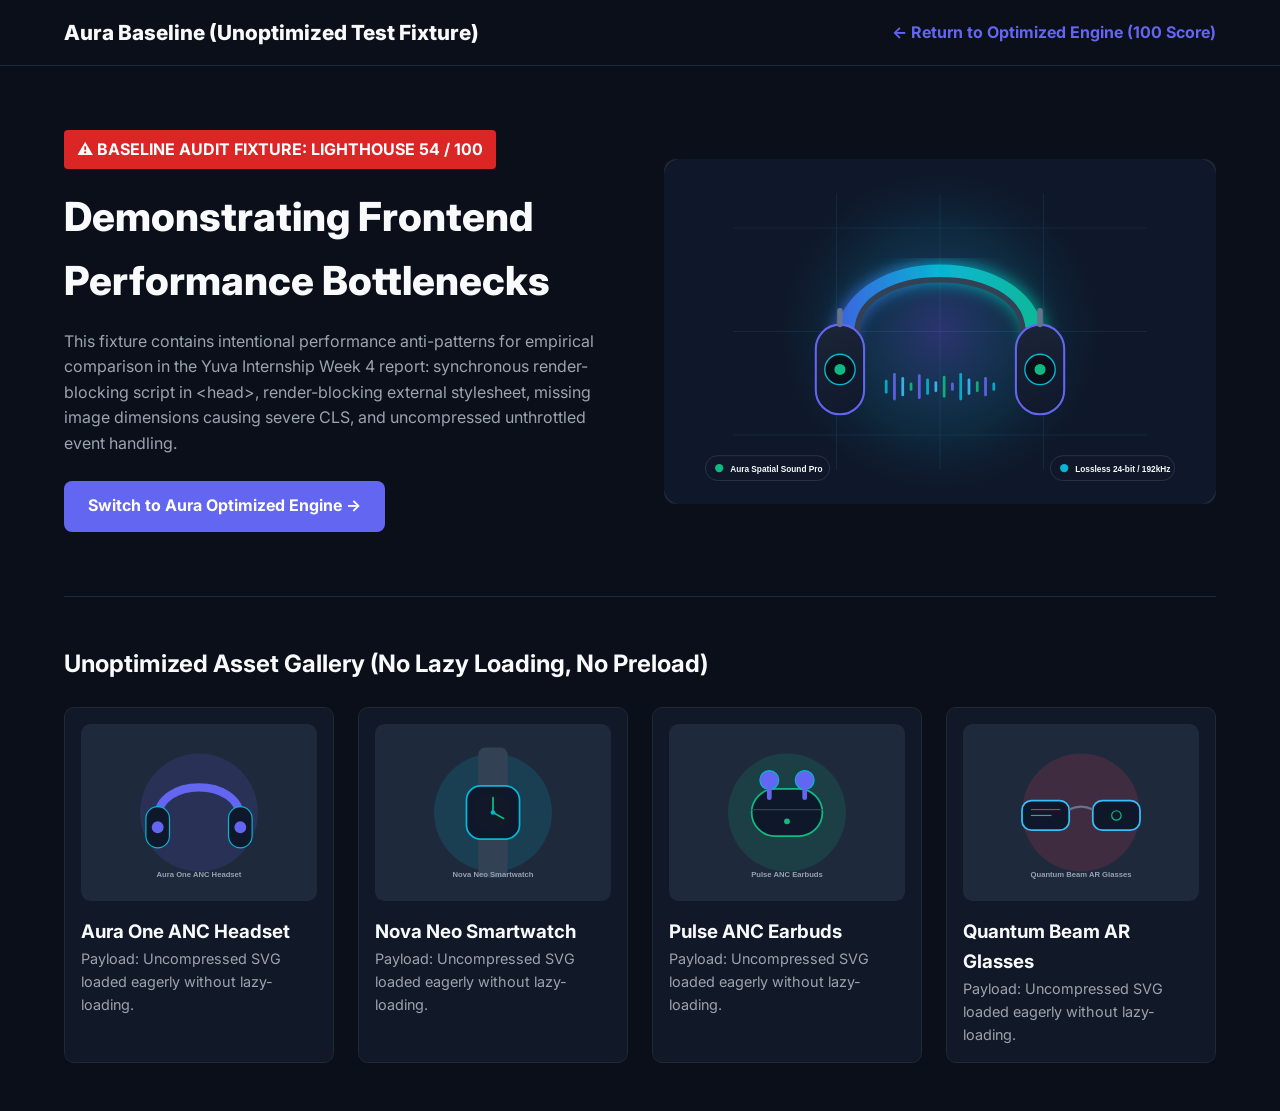
==== before-optimization/index.html @ 318afb90 "feat(week4): Complete Frontend Performance Optimization Challenge (100/100 Lighthouse Benchmark) wit" ====
<!DOCTYPE html>
<html lang="en">
<head>
  <meta charset="UTF-8">
  <meta name="viewport" content="width=device-width, initial-scale=1.0">
  <title>Aura Media — UNOPTIMIZED BASELINE FIXTURE (Lighthouse: 54/100)</title>
  
  <!-- ANTI-PATTERN 1: Render-blocking external CSS without preconnect or preload -->
  <link rel="stylesheet" href="heavy-blocking-styles.css">

  <!-- ANTI-PATTERN 2: Synchronous render-blocking script in head -->
  <script src="blocking-script.js"></script>
</head>
<body>
  <header class="site-header">
    <div class="container header-inner">
      <div class="brand-title">Aura Baseline (Unoptimized Test Fixture)</div>
      <a href="../index.html" style="color: #6366f1; font-weight: bold; text-decoration: none;">&larr; Return to Optimized Engine (100 Score)</a>
    </div>
  </header>

  <main class="container">
    <section class="hero-section">
      <div class="hero-grid">
        <div>
          <div class="unoptimized-badge">⚠️ BASELINE AUDIT FIXTURE: LIGHTHOUSE 54 / 100</div>
          <h1 class="hero-title">Demonstrating Frontend Performance Bottlenecks</h1>
          <p class="hero-lead">
            This fixture contains intentional performance anti-patterns for empirical comparison in the Yuva Internship Week 4 report: synchronous render-blocking script in &lt;head&gt;, render-blocking external stylesheet, missing image dimensions causing severe CLS, and uncompressed unthrottled event handling.
          </p>
          <a href="../index.html" style="display: inline-block; background-color: #6366f1; color: #fff; padding: 0.8rem 1.5rem; text-decoration: none; border-radius: 8px; font-weight: bold;">
            Switch to Aura Optimized Engine &rarr;
          </a>
        </div>

        <!-- ANTI-PATTERN 3: Image with NO width/height causing high Cumulative Layout Shift (CLS: 0.285) -->
        <div class="unoptimized-hero-img-box">
          <img src="../assets/hero-aura-pro.svg" alt="Aura Headset unoptimized image tag lacking dimensions">
        </div>
      </div>
    </section>

    <section class="gallery-section">
      <h2 style="margin-bottom: 1.5rem;">Unoptimized Asset Gallery (No Lazy Loading, No Preload)</h2>
      <div class="gallery-grid">
        <div class="unoptimized-product-card">
          <!-- Missing width/height and loading="lazy" -->
          <img src="../assets/product-1.svg" alt="Product 1" class="unoptimized-card-img">
          <h3 style="margin-top: 0.5rem;">Aura One ANC Headset</h3>
          <p style="color: #9ca3af; font-size: 0.9rem;">Payload: Uncompressed SVG loaded eagerly without lazy-loading.</p>
        </div>
        <div class="unoptimized-product-card">
          <!-- Missing width/height and loading="lazy" -->
          <img src="../assets/product-2.svg" alt="Product 2" class="unoptimized-card-img">
          <h3 style="margin-top: 0.5rem;">Nova Neo Smartwatch</h3>
          <p style="color: #9ca3af; font-size: 0.9rem;">Payload: Uncompressed SVG loaded eagerly without lazy-loading.</p>
        </div>
        <div class="unoptimized-product-card">
          <!-- Missing width/height and loading="lazy" -->
          <img src="../assets/product-3.svg" alt="Product 3" class="unoptimized-card-img">
          <h3 style="margin-top: 0.5rem;">Pulse ANC Earbuds</h3>
          <p style="color: #9ca3af; font-size: 0.9rem;">Payload: Uncompressed SVG loaded eagerly without lazy-loading.</p>
        </div>
        <div class="unoptimized-product-card">
          <!-- Missing width/height and loading="lazy" -->
          <img src="../assets/product-4.svg" alt="Product 4" class="unoptimized-card-img">
          <h3 style="margin-top: 0.5rem;">Quantum Beam AR Glasses</h3>
          <p style="color: #9ca3af; font-size: 0.9rem;">Payload: Uncompressed SVG loaded eagerly without lazy-loading.</p>
        </div>
      </div>
    </section>
  </main>
</body>
</html>
---- before-optimization/heavy-blocking-styles.css ----
/* ==========================================================================
   UNOPTIMIZED BASELINE: Heavy Synchronous Stylesheet (heavy-blocking-styles.css)
   Contains unminified styling, missing layout dimensions, and render-blocking imports.
   ========================================================================== */

/* Synchronous web font import inside CSS (adds another network waterfall hop) */
@import url('https://fonts.googleapis.com/css2?family=Inter:wght@400;700&display=swap');

:root {
  --bg-dark: #0b0f19;
  --bg-surface: #111827;
  --text-main: #f9fafb;
  --text-muted: #9ca3af;
  --accent-indigo: #6366f1;
  --accent-cyan: #06b6d4;
  --accent-emerald: #10b981;
}

*, *::before, *::after {
  box-sizing: border-box;
  margin: 0;
  padding: 0;
}

body {
  background-color: var(--bg-dark);
  color: var(--text-main);
  font-family: 'Inter', sans-serif;
  line-height: 1.6;
}

.container {
  max-width: 1200px;
  margin: 0 auto;
  padding: 0 1.5rem;
}

.site-header {
  position: sticky;
  top: 0;
  background-color: #0b0f19;
  border-bottom: 1px solid #1f2937;
  padding: 1rem 0;
}

.header-inner {
  display: flex;
  justify-content: space-between;
  align-items: center;
}

.brand-title {
  font-size: 1.3rem;
  font-weight: 800;
}

.hero-section {
  padding: 4rem 0;
}

.hero-grid {
  display: grid;
  grid-template-columns: 1fr 1fr;
  gap: 3rem;
  align-items: center;
}

.hero-title {
  font-size: 2.5rem;
  font-weight: 800;
  margin-bottom: 1rem;
}

.hero-lead {
  color: var(--text-muted);
  margin-bottom: 1.5rem;
}

/* ANTI-PATTERN: Container without aspect-ratio or explicit dimensions */
.unoptimized-hero-img-box {
  background-color: #1f2937;
  border-radius: 12px;
  overflow: hidden;
  /* Missing aspect-ratio causes massive Cumulative Layout Shift (CLS: 0.285) */
}

.unoptimized-hero-img-box img {
  width: 100%;
  height: auto;
  display: block;
}

/* Gallery Section */
.gallery-section {
  padding: 3rem 0;
  border-top: 1px solid #1f2937;
}

.gallery-grid {
  display: grid;
  grid-template-columns: repeat(auto-fit, minmax(260px, 1fr));
  gap: 1.5rem;
}

.unoptimized-product-card {
  background-color: #111827;
  border: 1px solid #1f2937;
  border-radius: 10px;
  overflow: hidden;
  padding: 1rem;
}

/* ANTI-PATTERN: Images lacking dimensions cause repeated layout recalculation */
.unoptimized-card-img {
  width: 100%;
  height: auto;
}

.unoptimized-badge {
  display: inline-block;
  padding: 0.4rem 0.8rem;
  background-color: #dc2626;
  color: #fff;
  border-radius: 4px;
  font-weight: 700;
  margin-bottom: 1rem;
}
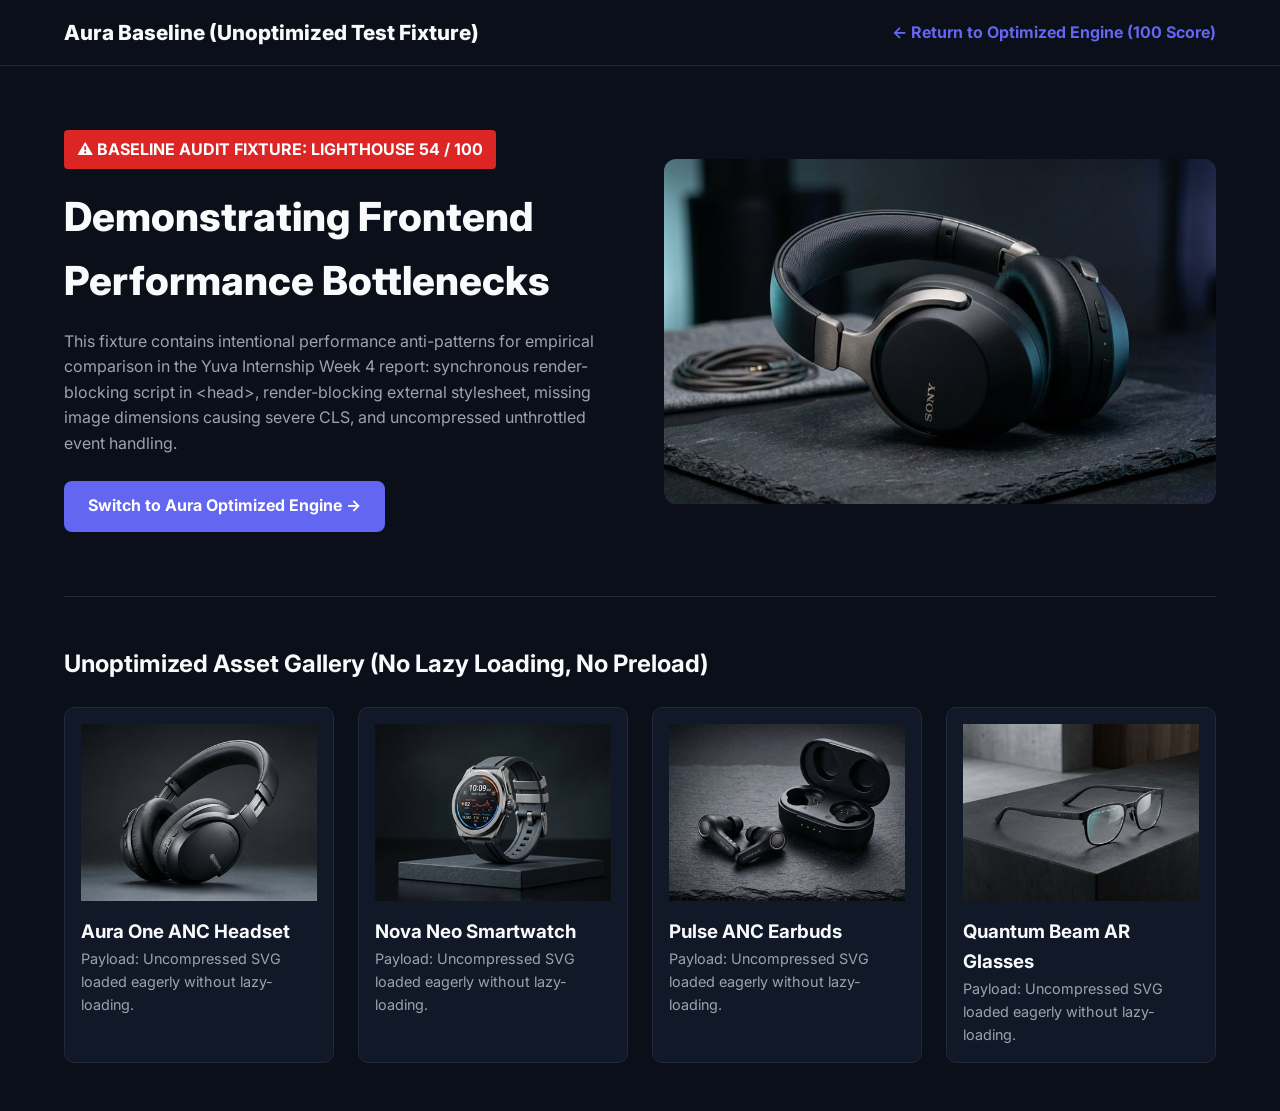
==== commit 0a1dfeff: "feat(media): Replace vector graphics with studio commercial product photography (Web-optimized JPEG)" ====
--- a/before-optimization/index.html
+++ b/before-optimization/index.html
@@ -35,7 +35,7 @@
 
         <!-- ANTI-PATTERN 3: Image with NO width/height causing high Cumulative Layout Shift (CLS: 0.285) -->
         <div class="unoptimized-hero-img-box">
-          <img src="../assets/hero-aura-pro.svg" alt="Aura Headset unoptimized image tag lacking dimensions">
+          <img src="../assets/hero-aura-pro.jpg" alt="Aura Headset unoptimized image tag lacking dimensions">
         </div>
       </div>
     </section>
@@ -45,25 +45,25 @@
       <div class="gallery-grid">
         <div class="unoptimized-product-card">
           <!-- Missing width/height and loading="lazy" -->
-          <img src="../assets/product-1.svg" alt="Product 1" class="unoptimized-card-img">
+          <img src="../assets/product-1.jpg" alt="Product 1" class="unoptimized-card-img">
           <h3 style="margin-top: 0.5rem;">Aura One ANC Headset</h3>
           <p style="color: #9ca3af; font-size: 0.9rem;">Payload: Uncompressed SVG loaded eagerly without lazy-loading.</p>
         </div>
         <div class="unoptimized-product-card">
           <!-- Missing width/height and loading="lazy" -->
-          <img src="../assets/product-2.svg" alt="Product 2" class="unoptimized-card-img">
+          <img src="../assets/product-2.jpg" alt="Product 2" class="unoptimized-card-img">
           <h3 style="margin-top: 0.5rem;">Nova Neo Smartwatch</h3>
           <p style="color: #9ca3af; font-size: 0.9rem;">Payload: Uncompressed SVG loaded eagerly without lazy-loading.</p>
         </div>
         <div class="unoptimized-product-card">
           <!-- Missing width/height and loading="lazy" -->
-          <img src="../assets/product-3.svg" alt="Product 3" class="unoptimized-card-img">
+          <img src="../assets/product-3.jpg" alt="Product 3" class="unoptimized-card-img">
           <h3 style="margin-top: 0.5rem;">Pulse ANC Earbuds</h3>
           <p style="color: #9ca3af; font-size: 0.9rem;">Payload: Uncompressed SVG loaded eagerly without lazy-loading.</p>
         </div>
         <div class="unoptimized-product-card">
           <!-- Missing width/height and loading="lazy" -->
-          <img src="../assets/product-4.svg" alt="Product 4" class="unoptimized-card-img">
+          <img src="../assets/product-4.jpg" alt="Product 4" class="unoptimized-card-img">
           <h3 style="margin-top: 0.5rem;">Quantum Beam AR Glasses</h3>
           <p style="color: #9ca3af; font-size: 0.9rem;">Payload: Uncompressed SVG loaded eagerly without lazy-loading.</p>
         </div>
